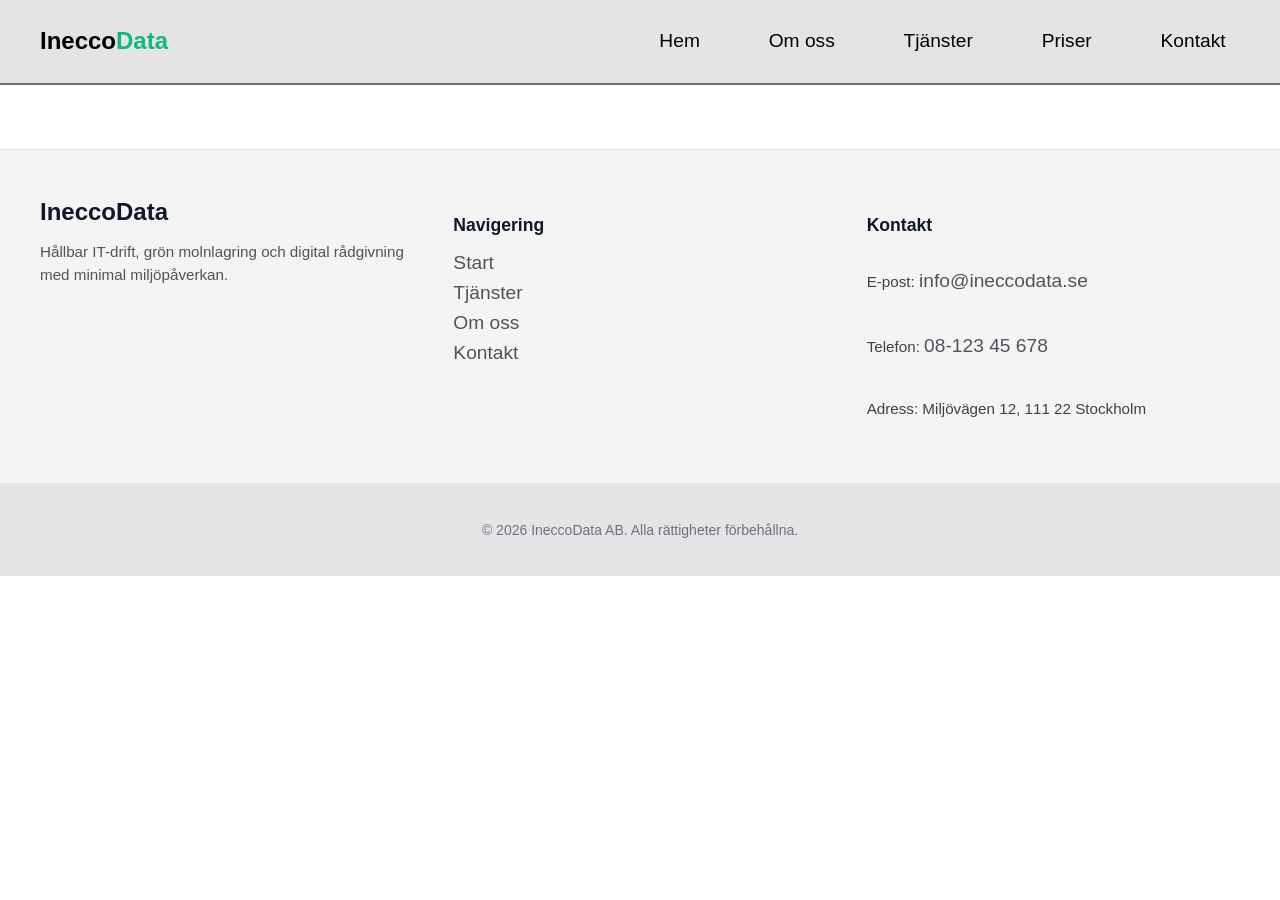
==== priser.html @ a91a0eff "commit" ====
<!DOCTYPE html>
<html lang="en">
<head>
    <meta charset="UTF-8">
    <meta name="viewport" content="width=device-width, initial-scale=1.0">
    <link rel="stylesheet" href="assets/style.css">
    <title>Home</title>
</head>
<body>
    <!-- Header -->
    <header>
        <nav class="navbar">
            <a class="brand-title" href="index.html">
                <span class="ineco-span">Inecco</span>
                <span class="data-span">Data</span>
            </a>

            <ul class="nav-ul">
                <li class="ul-item">
                    <a href="index.html" class="a">Hem</a>
                </li>
                <li class="ul-item">
                    <a href="om-oss.html" class="a">Om oss</a>
                </li>
                <li class="ul-item">
                    <a href="tjanster.html" class="a">Tjänster</a>
                </li>
                <li class="ul-item">
                    <a href="priser.html" class="a">Priser</a>
                </li>
                <li class="ul-item">
                    <a href="kontakt.html" class="a">Kontakt</a>
                </li>
            </ul>
        </nav>
    </header>
<footer class="site-footer">
        <div class="footer-container">

            <div class="footer-brand">
                <span class="footer-logo">IneccoData</span>
                <p>Hållbar IT-drift, grön molnlagring och digital rådgivning med minimal miljöpåverkan.</p>
            </div>

            <nav class="footer-nav" aria-label="Sidfotsnavigering">
                <h3 class="footer-heading">Navigering</h3>
                <ul>
                    <li><a href="index.html">Start</a></li>
                    <li><a href="tjanster.html">Tjänster</a></li>
                    <li><a href="om-oss.html">Om oss</a></li>
                    <li><a href="kontakt.html">Kontakt</a></li>
                </ul>
            </nav>

            <div class="footer-contact">
            <h3 class="footer-heading">Kontakt</h3>
            <address>
                <p>E-post: <a href="mailto:info@ineccodata.se">info@ineccodata.se</a></p>
                <p>Telefon: <a href="tel:0812345678">08-123 45 678</a></p>
                <p>Adress: Miljövägen 12, 111 22 Stockholm</p>
            </address>
        </div>

    </div>

    <div class="footer-bottom">
        <p>&copy; 2026 IneccoData AB. Alla rättigheter förbehållna.</p>
    </div>
</footer>
    
</body>
</html>
---- assets/style.css ----
body {
    margin: 0rem;
    padding: 0rem;
    background-color: #FFFFFF;
    font-family: 'Segoe UI', Tahoma, Geneva, Verdana, sans-serif;
}


/* HEADER */
header{
    position: sticky;
    top: 0;
    z-index: 1000;
}

.navbar{
    display:flex;
    align-items: center;
    justify-content: space-between;
    background-color: #E4E4E7;
    color: #3F3F46; 
    
    padding-inline: 2.5rem;
    padding-bottom: 1rem;
    padding-top:1rem;

    

    border-bottom: solid 2px rgb(113, 113, 113);
}


/* Brand Title */
.brand-title{
    display :flex;
    gap: 0rem;
    text-decoration: none;
    color: black;
}

.brand-title{

    font-size: 1.5rem;
    font-weight: bold;
    justify-content: initial;

}

.data-span{
    color: #10B981;
}

/* Nav list */

.nav-ul{
    display: flex;
    justify-content: space-between;
    gap: 2.5rem;
    align-items: center;
    padding: 0rem;
    margin: 0rem;
    list-style: none;
}

a{
    text-decoration: none;
    color: black;
    font-size: 1.2rem;
    font-weight: 400;
}
.ul-item{
    padding: 0.9rem;
    border-radius: 10rem;
    transition: background-color 0.3s ease;
}
.ul-item:hover{
    
    background-color: #10B981;

}







/* main */

main{
  display: flex;
  flex-direction: column;
  gap: 5rem;
}

/* hero */

.hero-section {
  display: grid;
  grid-template-columns: 1fr 1fr;
  min-height: 80vh; 
}

.hero-text-section {
  display: flex;
  flex-direction: column;
  justify-content: center;
  padding: 4rem 3rem;
  background-color: #10B981;
  color: #FFFFFF;
}

.hero-title {
  font-size: 1.5rem;
  font-weight: 600;
  margin: 0 0 1rem 0;
  text-transform: uppercase;
  letter-spacing: 1px;
}

.hero-motto {
  font-size: 6.5rem;
  font-weight: 700;
  line-height: 1.2;
  margin: 0 0 2rem 0;
}

.hero-image {
  background-image: url("images/hero4.avif");
  background-repeat: no-repeat;
  background-size: cover;
  background-position: center top;
  width: 100%;
  height: 100%;
}


/* vad vi gör */

.body-section {
    display: grid;
    grid-template-columns: 1fr 1fr;
    z-index: 500;
    padding-inline: 3rem;
    padding-top: 1rem;
    gap: 5rem;
}

.what-we-do-card {
    border: solid 2px #E4E4E7;
    border-radius: 2rem;
    padding-top: 1rem;
    padding-bottom: 1rem;
    padding-inline: 2rem;
    margin-inline: 7rem;
    margin-top: 1rem;
    display: flex;
    flex-direction: column;
    gap: 7rem;
}

.card-title {
    font-size: 1.5rem;
    font-weight: 500;
    color: #10B981;
    margin: 0;
}

.card-answer {
    font-weight: bold;
    font-size: 3rem;
    margin: 0;
}

.card-options {
    padding-top: 1.3rem;
    padding-bottom: 1.3rem;
    display: flex;
    align-items: stretch;
    justify-content:space-around;
    gap: 1rem;
}

.card {
    border: solid 2px #E4E4E7;
    border-radius: 1rem;
    flex: 1; 
    padding: 1.5rem;
    display: flex;
    flex-direction: column;
    align-items: center;
    text-align:center;
    box-sizing: border-box; 
}

.card > span {
    font-size: 1.2rem;
    font-weight: bold;
}

.card-ul {
    padding-top: 1.3rem;
    padding-bottom: 1.3rem;
    display: flex;
    flex-direction: column;
    color: #10B981;
    gap: 2rem;
    font-size: 1.1rem;
}

.a-card {
    border: solid 1px black;
    padding: 1rem;
    border-radius: 10rem;
    font-weight: bold;
    text-decoration: none;
    color: black;
    transition: background-color 0.3s ease;
}

.a-card:hover {
    background-color: #10B981;
}


/* footer */

.site-footer {
  background-color: #F4F4F5; 
  border-top: 1px solid #E4E4E7;
  color: #3F3F46;
  padding-top: 3rem;
  margin-top: 4rem;
}

.footer-container {
  max-width: 1200px;
  margin: 0 auto;
  padding: 0 1.5rem 3rem 1.5rem;
  display: grid;
  grid-template-columns: repeat(auto-fit, minmax(250px, 1fr));
  gap: 2.5rem;
}

.footer-logo {
  font-size: 1.5rem;
  font-weight: 700;
  color: #0F172A;
  display: block;
  margin-bottom: 0.75rem;
}

.footer-brand p {
  font-size: 0.95rem;
  line-height: 1.5;
  color: #52525B;
}

.footer-heading {
  font-size: 1.1rem;
  font-weight: 600;
  color: #0F172A;
  margin-bottom: 1rem;
}

.footer-nav ul {
  list-style: none;
  padding: 0;
  margin: 0;
  display: flex;
  flex-direction: column;
  gap: 0.5rem;
}

.footer-nav a,
.footer-contact a {
  color: #52525B;
  text-decoration: none;
  transition: color 0.2s ease;
}

.footer-nav a:hover,
.footer-contact a:hover {
  color: #10B981;
  text-decoration: underline;
}

.footer-contact address {
  font-style: normal;
  display: flex;
  flex-direction: column;
  gap: 0.5rem;
  font-size: 0.95rem;
  line-height: 1.4;
}

.footer-bottom {
  border-top: 1px solid #E4E4E7;
  padding: 1.5rem;
  text-align: center;
  font-size: 0.875rem;
  color: #71717A;
  background-color: #E4E4E7; 
}





/*  OM oss */

.hisotria-card{
  border: solid 1px black;
  border-radius: 2.5rem;
  padding: 2rem;
}


.image-card{
  border: solid 1px black;
  border-radius: 2.5rem;
  padding: 2rem;
  background-image: url(images/hero4.avif);
  
}

img {
  max-width: 100%;
  height: auto;
  display: block;
}

/* Card container */
.team-card {
  width: 300px;
  background-color: #ffffff;
  border: 1px solid #e2e8f0;
  border-radius: 8px;
  overflow: hidden;
  box-shadow: 0 2px 4px rgba(0, 0, 0, 0.05);
  font-family: Arial, sans-serif;
}

/* Image */
.card-image {
  width: 100%;
  height: 220px;
  object-fit: cover;
  display: block;
}

/* Text content */
.card-content {
  padding: 1.25rem;
}

.card-name {
  margin: 0 0 0.25rem 0;
  font-size: 1.2rem;
  color: #1a202c;
}

.card-title {
  margin: 0 0 0.75rem 0;
  font-size: 0.9rem;
  color: #4a5568;
  font-weight: bold;
}

.card-bio {
  margin: 0;
  font-size: 0.875rem;
  color: #718096;
  line-height: 1.4;
}


.team-section{
  
  padding-inline: 5rem;
  display: flex;
  align-items:center;
  justify-content: space-evenly;

  
}
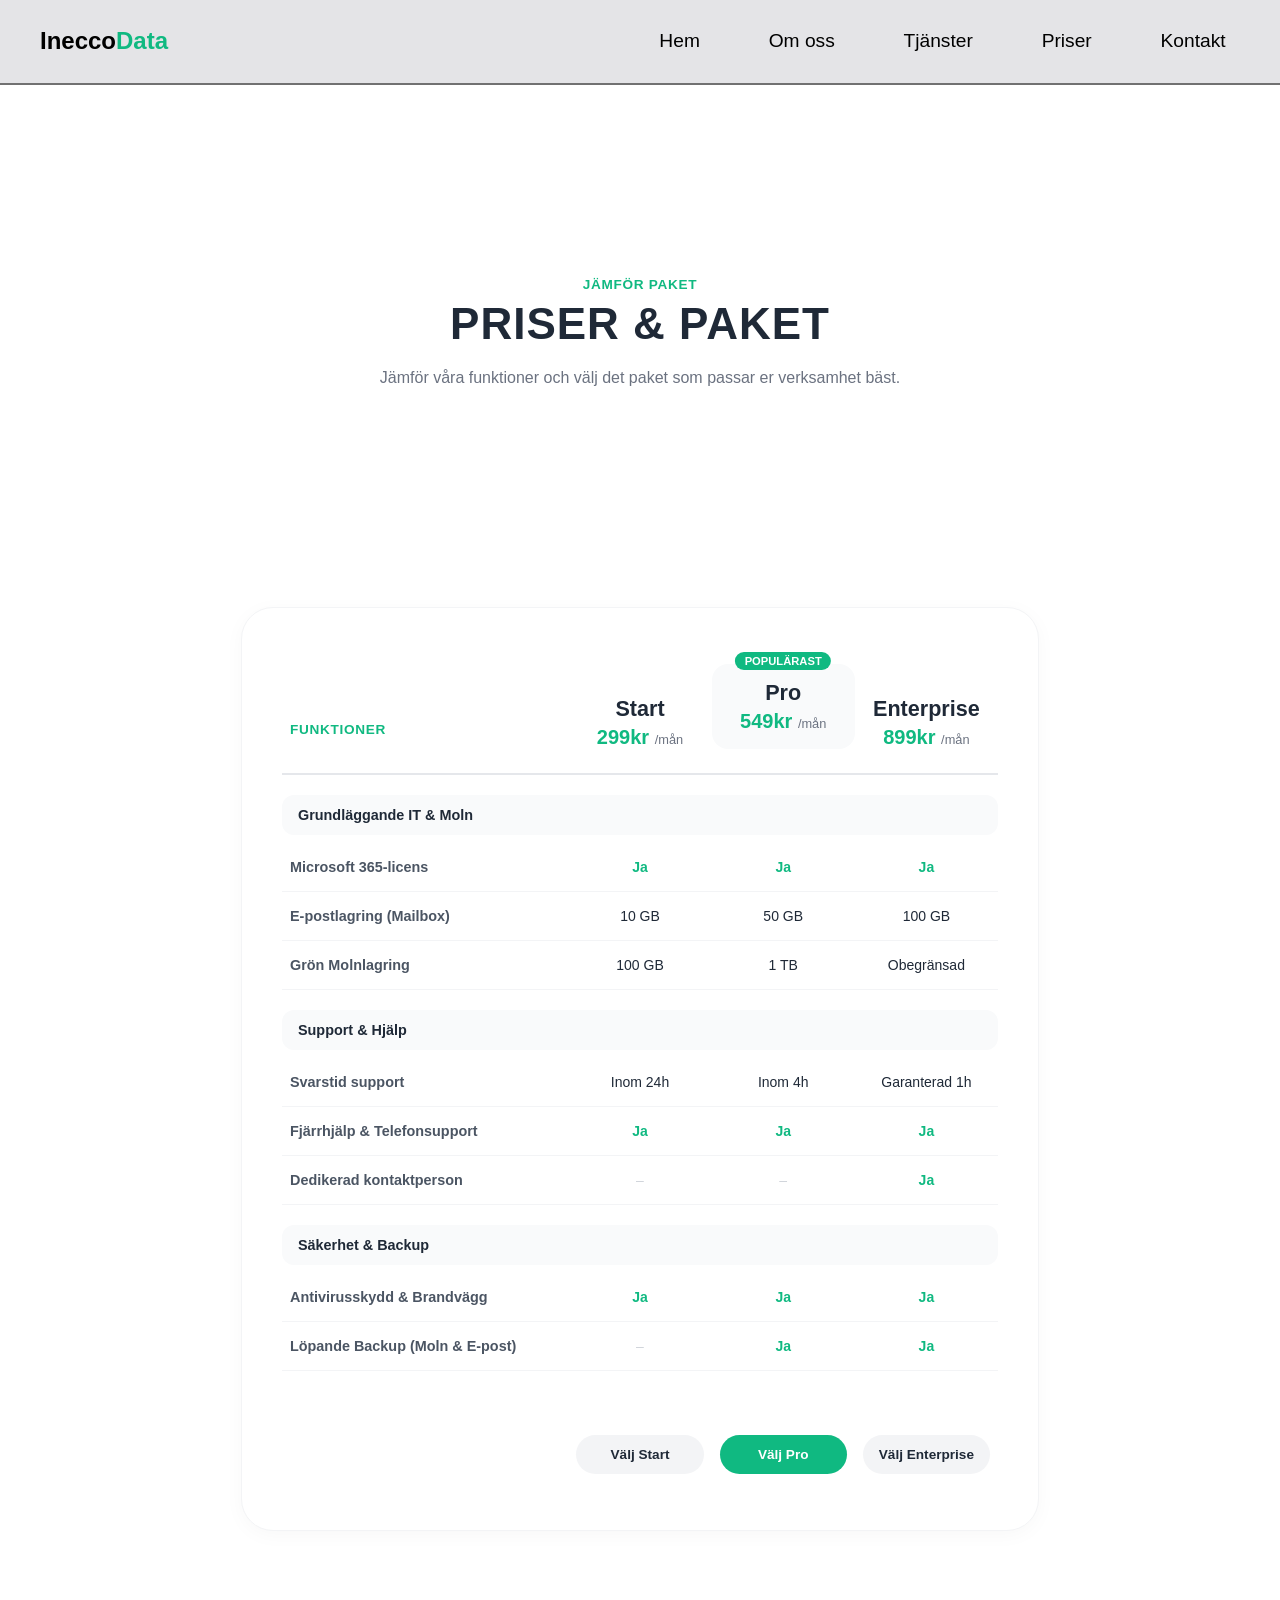
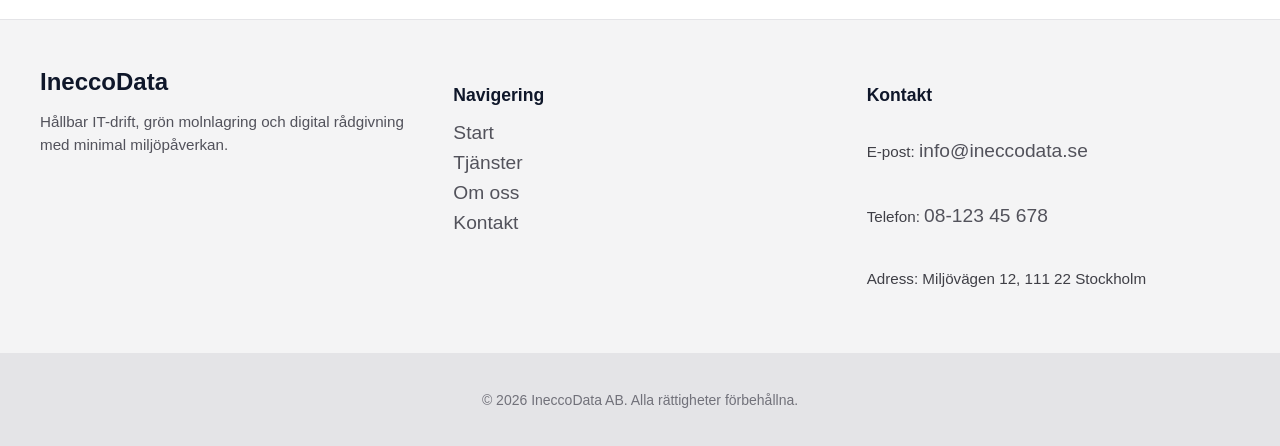
==== commit c1433f34: "commit" ====
--- a/priser.html
+++ b/priser.html
@@ -7,7 +7,8 @@
     <title>Home</title>
 </head>
 <body>
-    <!-- Header -->
+
+    
     <header>
         <nav class="navbar">
             <a class="brand-title" href="index.html">
@@ -34,6 +35,146 @@
             </ul>
         </nav>
     </header>
+
+<main>
+  <section class="pricing-page">
+ 
+  <section class="pricing-hero">
+    <span class="section-label">JÄMFÖR PAKET</span>
+    <h1 class="hero-title">Priser &amp; Paket</h1>
+    <p class="pricing-intro-text">
+      Jämför våra funktioner och välj det paket som passar er verksamhet bäst.
+    </p>
+  </section>
+
+
+  <div class="custom-table">
+
+    <div class="table-row header-row">
+      <div class="table-cell feature-cell">
+        <span class="section-label">FUNKTIONER</span>
+      </div>
+      <div class="table-cell package-cell">
+        <span class="package-name">Start</span>
+        <p class="package-price">299kr <span>/mån</span></p>
+      </div>
+      <div class="table-cell package-cell featured">
+        <span class="popular-tag">POPULÄRAST</span>
+        <span class="package-name">Pro</span>
+        <p class="package-price">549kr <span>/mån</span></p>
+      </div>
+      <div class="table-cell package-cell">
+        <span class="package-name">Enterprise</span>
+        <p class="package-price">899kr <span>/mån</span></p>
+      </div>
+    </div>
+
+    
+    <div class="category-header">
+      <p class="category-title">Grundläggande IT &amp; Moln</p>
+    </div>
+
+    <div class="table-row">
+      <div class="table-cell feature-cell">
+        <p class="feature-name">Microsoft 365-licens</p>
+      </div>
+      <div class="table-cell"><p class="check-mark">Ja</p></div>
+      <div class="table-cell"><p class="check-mark">Ja</p></div>
+      <div class="table-cell"><p class="check-mark">Ja</p></div>
+    </div>
+
+    <div class="table-row">
+      <div class="table-cell feature-cell">
+        <p class="feature-name">E-postlagring (Mailbox)</p>
+      </div>
+      <div class="table-cell"><p class="text-value">10 GB</p></div>
+      <div class="table-cell"><p class="text-value">50 GB</p></div>
+      <div class="table-cell"><p class="text-value">100 GB</p></div>
+    </div>
+
+    <div class="table-row">
+      <div class="table-cell feature-cell">
+        <p class="feature-name">Grön Molnlagring</p>
+      </div>
+      <div class="table-cell"><p class="text-value">100 GB</p></div>
+      <div class="table-cell"><p class="text-value">1 TB</p></div>
+      <div class="table-cell"><p class="text-value">Obegränsad</p></div>
+    </div>
+
+    
+    <div class="category-header">
+      <p class="category-title">Support &amp; Hjälp</p>
+    </div>
+
+    <div class="table-row">
+      <div class="table-cell feature-cell">
+        <p class="feature-name">Svarstid support</p>
+      </div>
+      <div class="table-cell"><p class="text-value">Inom 24h</p></div>
+      <div class="table-cell"><p class="text-value">Inom 4h</p></div>
+      <div class="table-cell"><p class="text-value">Garanterad 1h</p></div>
+    </div>
+
+    <div class="table-row">
+      <div class="table-cell feature-cell">
+        <p class="feature-name">Fjärrhjälp &amp; Telefonsupport</p>
+      </div>
+      <div class="table-cell"><p class="check-mark">Ja</p></div>
+      <div class="table-cell"><p class="check-mark">Ja</p></div>
+      <div class="table-cell"><p class="check-mark">Ja</p></div>
+    </div>
+
+    <div class="table-row">
+      <div class="table-cell feature-cell">
+        <p class="feature-name">Dedikerad kontaktperson</p>
+      </div>
+      <div class="table-cell"><p class="dash-mark">–</p></div>
+      <div class="table-cell"><p class="dash-mark">–</p></div>
+      <div class="table-cell"><p class="check-mark">Ja</p></div>
+    </div>
+
+
+    <div class="category-header">
+      <p class="category-title">Säkerhet &amp; Backup</p>
+    </div>
+
+    <div class="table-row">
+      <div class="table-cell feature-cell">
+        <p class="feature-name">Antivirusskydd &amp; Brandvägg</p>
+      </div>
+      <div class="table-cell"><p class="check-mark">Ja</p></div>
+      <div class="table-cell"><p class="check-mark">Ja</p></div>
+      <div class="table-cell"><p class="check-mark">Ja</p></div>
+    </div>
+
+    <div class="table-row">
+      <div class="table-cell feature-cell">
+        <p class="feature-name">Löpande Backup (Moln &amp; E-post)</p>
+      </div>
+      <div class="table-cell"><p class="dash-mark">–</p></div>
+      <div class="table-cell"><p class="check-mark">Ja</p></div>
+      <div class="table-cell"><p class="check-mark">Ja</p></div>
+    </div>
+
+
+
+    <div class="table-row footer-row">
+      <div class="table-cell feature-cell"></div>
+      <div class="table-cell">
+        <a href="kontakt.html" class="read-more-btn">Välj Start</a>
+      </div>
+      <div class="table-cell">
+        <a href="kontakt.html" class="read-more-btn primary">Välj Pro</a>
+      </div>
+      <div class="table-cell">
+        <a href="kontakt.html" class="read-more-btn">Välj Enterprise</a>
+      </div>
+    </div>
+  </div>
+</section>
+</main>
+
+
 <footer class="site-footer">
         <div class="footer-container">
 
--- a/assets/style.css
+++ b/assets/style.css
@@ -309,80 +309,576 @@
 
 
 
-/*  OM oss */
-
-.hisotria-card{
-  border: solid 1px black;
-  border-radius: 2.5rem;
-  padding: 2rem;
-}
-
-
-.image-card{
-  border: solid 1px black;
-  border-radius: 2.5rem;
-  padding: 2rem;
-  background-image: url(images/hero4.avif);
+/* Layout för huvudgridet */
+.om-oss-grid {
+  display: grid;
+  grid-template-columns: 1fr 1fr;
+  gap: 1.5rem;
+  max-width: 1200px;
+  margin: 0 auto;
+  padding: 1.5rem;
+}
+
+/* Stora korten med rundade hörn */
+.info-card {
+  background-color: #FFFFFF;
+  border-radius: 2rem;
+  padding: 2.5rem;
+  box-shadow: 0 4px 20px rgba(0, 0, 0, 0.03);
+  display: flex;
+  flex-direction: column;
+}
+
+/* Grön etikett */
+.section-label {
+  color: #10B981;
+  font-size: 0.85rem;
+  font-weight: 700;
+  letter-spacing: 0.05em;
+  margin-bottom: 0.75rem;
+  text-transform: uppercase;
+}
+
+/* Rubriker */
+.card-heading {
+  font-size: 2.25rem;
+  font-weight: 700;
+  color: #1F2937;
+  margin: 0 0 1rem 0;
+  line-height: 1.2;
+}
+
+.card-intro {
+  color: #6B7280;
+  font-size: 0.95rem;
+  line-height: 1.6;
+  margin: 0 0 2rem 0;
+}
+
+/* Små inre kort längst ned i första rutan */
+.inner-cards-row {
+  display: grid;
+  grid-template-columns: repeat(3, 1fr);
+  gap: 1rem;
+  margin-top: auto;
+}
+
+.mini-card {
+  background-color: #F9FAFB;
+  border: 1px solid #E5E7EB;
+  border-radius: 1rem;
+  padding: 1rem;
+}
+
+.mini-card.active {
+  border-color: #10B981;
+}
+
+.mini-card h3 {
+  font-size: 0.95rem;
+  font-weight: 700;
+  color: #1F2937;
+  margin: 0 0 0.5rem 0;
+}
+
+.mini-card p {
+  font-size: 0.8rem;
+  color: #6B7280;
+  margin: 0;
+  line-height: 1.4;
+}
+
+/* Bildkortet till höger */
+.media-card {
+  background-image: url("images/hero4.avif");
+  background-size: cover;
+  background-position: center;
+  border-radius: 2rem;
+  min-height: 350px;
+}
+
+/* Punktlista för Kort om oss */
+.bullet-list {
+  list-style: none;
+  padding: 0;
+  margin: 0;
+  display: flex;
+  flex-direction: column;
+  gap: 0.8rem;
+}
+
+.bullet-list li {
+  position: relative;
+  padding-left: 1.25rem;
+  color: #4B5563;
+  font-size: 0.95rem;
+}
+
+.bullet-list li::before {
+  content: "";
+  position: absolute;
+  left: 0;
+  top: 0.55rem;
+  width: 6px;
+  height: 6px;
+  background-color: #10B981;
+  border-radius: 50%;
+}
+
+/* --- VÅRT TEAM SEKTION --- */
+.team-wrapper {
+  max-width: 1200px;
+  margin: 3rem auto 0 auto;
+  padding: 0 1.5rem;
+}
+
+.team-header {
+  margin-bottom: 1.5rem;
+}
+
+.team-grid {
+  display: grid;
+  grid-template-columns: repeat(4, 1fr);
+  gap: 1.5rem;
+}
+
+.team-card {
+  background-color: #FFFFFF;
+  border-radius: 1.5rem;
+  overflow: hidden;
+  box-shadow: 0 4px 20px rgba(0, 0, 0, 0.03);
+  display: flex;
+  flex-direction: column;
+  border: 1px solid #F3F4F6;
+}
+
+.team-image {
+  width: 100%;
+  height: 200px;
+  object-fit: cover;
+}
+
+.team-info {
+  padding: 1.25rem;
+  display: flex;
+  flex-direction: column;
+}
+
+.team-name {
+  font-size: 1.1rem;
+  font-weight: 700;
+  color: #1F2937;
+  margin: 0 0 0.25rem 0;
+}
+
+.team-role {
+  font-size: 0.85rem;
+  font-weight: 600;
+  color: #10B981;
+  margin-bottom: 0.75rem;
+}
+
+.team-bio {
+  font-size: 0.85rem;
+  color: #6B7280;
+  line-height: 1.4;
+  margin: 0;
+}
+
+
+
+
+/*  Tjänster */
+
+/* Yttre container */
+.pricing-section {
+  max-width: 1200px;
+  margin: 0 auto;
+  padding: 1.5rem;
+}
+
+/* Hero-sektion */
+.pricing-hero {
+  text-align: center;
+  height: 50vh;
+  max-width: 750px;
+  margin: 0 auto 3rem auto;
   
-}
-
-img {
-  max-width: 100%;
-  height: auto;
+  /* Centrerar barn-elementen vertikalt och horisontellt */
+  display: flex;
+  flex-direction: column;
+  justify-content: center;
+  align-items: center;
+  
+}
+
+.hero-title {
+  font-size: 4rem;
+  font-weight: 800;
+  color: #1F2937;
+  margin: 0 0 1rem 0;
+  line-height: 1.1;
+}
+
+.pricing-hero .section-label {
   display: block;
-}
-
-/* Card container */
-.team-card {
-  width: 300px;
-  background-color: #ffffff;
-  border: 1px solid #e2e8f0;
-  border-radius: 8px;
-  overflow: hidden;
-  box-shadow: 0 2px 4px rgba(0, 0, 0, 0.05);
-  font-family: Arial, sans-serif;
-}
-
-/* Image */
-.card-image {
-  width: 100%;
-  height: 220px;
-  object-fit: cover;
+  margin-bottom: 0.5rem;
+  
+}
+
+.pricing-intro-text {
+  color: #6B7280;
+  font-size: 1rem;
+  line-height: 1.6;
+  margin: 0;
+}
+
+/* Layout-grid */
+.pricing-grid {
+  display: grid;
+  grid-template-columns: repeat(3, 1fr);
+  gap: 1.5rem;
+  align-items: stretch;
+}
+
+/* Kortstil (matchar Om oss) */
+.pricing-card {
+  background-color: #FFFFFF;
+  border-radius: 2rem;
+  padding: 2.5rem;
+  box-shadow: 0 4px 20px rgba(0, 0, 0, 0.03);
+  border: 1px solid #F3F4F6;
+  display: flex;
+  flex-direction: column;
+}
+
+/* Grön etikett */
+.section-label {
+  color: #10B981;
+  font-size: 0.85rem;
+  font-weight: 700;
+  letter-spacing: 0.05em;
+  margin-bottom: 0.75rem;
   display: block;
-}
-
-/* Text content */
-.card-content {
+  text-transform: uppercase;
+}
+
+/* Rubrik och ingress */
+.pricing-card .card-heading {
+  font-size: 1.75rem;
+  font-weight: 700;
+  color: #1F2937;
+  margin: 0 0 0.75rem 0;
+  line-height: 1.2;
+}
+
+.pricing-card .card-intro {
+  color: #6B7280;
+  font-size: 0.95rem;
+  line-height: 1.5;
+  margin: 0 0 1.5rem 0;
+  min-height: 60px;
+}
+
+/* Prisrutan */
+.price-banner {
+  background-color: #F9FAFB;
+  border: 1px solid #E5E7EB;
+  border-radius: 1rem;
   padding: 1.25rem;
-}
-
-.card-name {
-  margin: 0 0 0.25rem 0;
-  font-size: 1.2rem;
-  color: #1a202c;
-}
-
-.card-title {
-  margin: 0 0 0.75rem 0;
+  margin-bottom: 1.5rem;
+}
+
+.price-row {
+  display: flex;
+  align-items: baseline;
+  gap: 0.3rem;
+  margin-bottom: 0.25rem;
+}
+
+.price-from {
+  font-size: 0.85rem;
+  color: #6B7280;
+}
+
+.price-amount {
+  font-size: 2rem;
+  font-weight: 800;
+  color: #1F2937;
+  line-height: 1;
+}
+
+.price-period {
+  font-size: 0.85rem;
+  color: #6B7280;
+}
+
+.price-badge-text {
+  font-size: 0.8rem;
+  color: #10B981;
+  font-weight: 600;
+  margin: 0;
+}
+
+/* Textinnehåll */
+.card-body {
+  display: flex;
+  flex-direction: column;
+  flex-grow: 1;
+}
+
+.card-body h3 {
+  font-size: 0.95rem;
+  font-weight: 700;
+  color: #1F2937;
+  margin: 1.25rem 0 0.4rem 0;
+}
+
+.card-body h3:first-child {
+  margin-top: 0;
+}
+
+.card-body p {
+  font-size: 0.875rem;
+  color: #6B7280;
+  line-height: 1.5;
+  margin: 0;
+}
+
+/* Knapp i botten */
+.read-more-btn {
+  margin-top: 2rem;
+  display: inline-block;
+  text-align: center;
+  background-color: #F3F4F6;
+  color: #1F2937;
+  font-weight: 700;
   font-size: 0.9rem;
-  color: #4a5568;
-  font-weight: bold;
-}
-
-.card-bio {
-  margin: 0;
+  text-decoration: none;
+  padding: 0.85rem 1.5rem;
+  border-radius: 999px;
+  transition: all 0.2s ease;
+}
+
+.read-more-btn:hover {
+  background-color: #10B981;
+  color: #FFFFFF;
+}
+
+
+
+/* Priser */
+
+/* Yttre container */
+.pricing-page {
+  max-width: 1200px;
+  margin: 0 auto;
+  padding: 1.5rem;
+}
+
+/* Hero-sektion */
+.pricing-hero {
+  text-align: center;
+  height: 50vh;
+  max-width: 750px;
+  margin: 0 auto 3rem auto;
+  display: flex;
+  flex-direction: column;
+  justify-content: center;
+  align-items: center;
+}
+
+.hero-title {
+  font-size: 2.75rem;
+  font-weight: 800;
+  color: #1F2937;
+  margin: 0 0 1rem 0;
+  line-height: 1.1;
+}
+
+.pricing-hero .section-label {
+  display: block;
+  margin-bottom: 0.5rem;
+}
+
+.pricing-intro-text {
+  color: #6B7280;
+  font-size: 1rem;
+  line-height: 1.6;
+  margin: 0;
+}
+
+.section-label {
+  color: #10B981;
+  font-size: 0.85rem;
+  font-weight: 700;
+  letter-spacing: 0.05em;
+  display: block;
+  text-transform: uppercase;
+}
+
+/* Grid-baserad tabellkort */
+.custom-table {
+  background-color: #FFFFFF;
+  border-radius: 2rem;
+  padding: 2.5rem;
+  box-shadow: 0 4px 20px rgba(0, 0, 0, 0.03);
+  border: 1px solid #F3F4F6;
+  overflow-x: auto;
+}
+
+/* Radstruktur: 4 kolumner */
+.table-row {
+  display: grid;
+  grid-template-columns: 2fr 1fr 1fr 1fr;
+  align-items: center;
+  padding: 1rem 0;
+  border-bottom: 1px solid #F3F4F6;
+}
+
+.table-row:last-child {
+  border-bottom: none;
+}
+
+/* Celler */
+.table-cell {
+  padding: 0 0.5rem;
+  text-align: center;
+}
+
+.table-cell.feature-cell {
+  text-align: left;
+}
+
+/* Rubrikrad */
+.header-row {
+  align-items: flex-end;
+  padding-bottom: 1.5rem;
+  border-bottom: 2px solid #E5E7EB;
+}
+
+.package-name {
+  font-size: 1.35rem;
+  font-weight: 800;
+  color: #1F2937;
+  display: block;
+}
+
+.package-price {
+  font-size: 1.25rem;
+  font-weight: 700;
+  color: #10B981;
+  margin: 0.25rem 0 0 0;
+}
+
+.package-price span {
+  font-size: 0.8rem;
+  color: #6B7280;
+  font-weight: 400;
+}
+
+.package-cell.featured {
+  position: relative;
+  background-color: #F9FAFB;
+  padding: 1rem 0.5rem;
+  border-radius: 1rem;
+}
+
+.popular-tag {
+  position: absolute;
+  top: -12px;
+  left: 50%;
+  transform: translateX(-50%);
+  background-color: #10B981;
+  color: #FFFFFF;
+  font-size: 0.7rem;
+  font-weight: 700;
+  padding: 0.2rem 0.6rem;
+  border-radius: 999px;
+}
+
+/* Kategorirubriker i matrisen */
+.category-header {
+  background-color: #F9FAFB;
+  padding: 0.75rem 1rem;
+  border-radius: 0.75rem;
+  margin: 1.25rem 0 0.5rem 0;
+}
+
+.category-title {
+  font-size: 0.9rem;
+  font-weight: 700;
+  color: #1F2937;
+  margin: 0;
+}
+
+/* Textinnehåll i cellerna */
+.feature-name {
+  font-size: 0.9rem;
+  color: #4B5563;
+  font-weight: 600;
+  margin: 0;
+}
+
+.text-value {
   font-size: 0.875rem;
-  color: #718096;
-  line-height: 1.4;
-}
-
-
-.team-section{
-  
-  padding-inline: 5rem;
-  display: flex;
-  align-items:center;
-  justify-content: space-evenly;
-
-  
+  color: #1F2937;
+  font-weight: 500;
+  margin: 0;
+}
+
+.check-mark {
+  font-size: 0.875rem;
+  color: #10B981;
+  font-weight: 700;
+  margin: 0;
+}
+
+.dash-mark {
+  font-size: 0.875rem;
+  color: #D1D5DB;
+  margin: 0;
+}
+
+/* Knaprarna längst ned */
+.footer-row {
+  padding-top: 2rem;
+  border-bottom: none;
+}
+
+.read-more-btn {
+  display: block;
+  text-align: center;
+  background-color: #F3F4F6;
+  color: #1F2937;
+  font-weight: 700;
+  font-size: 0.85rem;
+  text-decoration: none;
+  padding: 0.75rem 1rem;
+  border-radius: 999px;
+  transition: all 0.2s ease;
+}
+
+.read-more-btn:hover {
+  background-color: #E5E7EB;
+}
+
+.read-more-btn.primary {
+  background-color: #10B981;
+  color: #FFFFFF;
+}
+
+.read-more-btn.primary:hover {
+  opacity: 0.9;
+}
+
+/* Responsivitet */
+@media (max-width: 800px) {
+  .custom-table {
+    min-width: 600px; /* Tillåter horisontell scroll på små skärmar */
+  }
+
+  .hero-title {
+    font-size: 2.25rem;
+  }
 }
